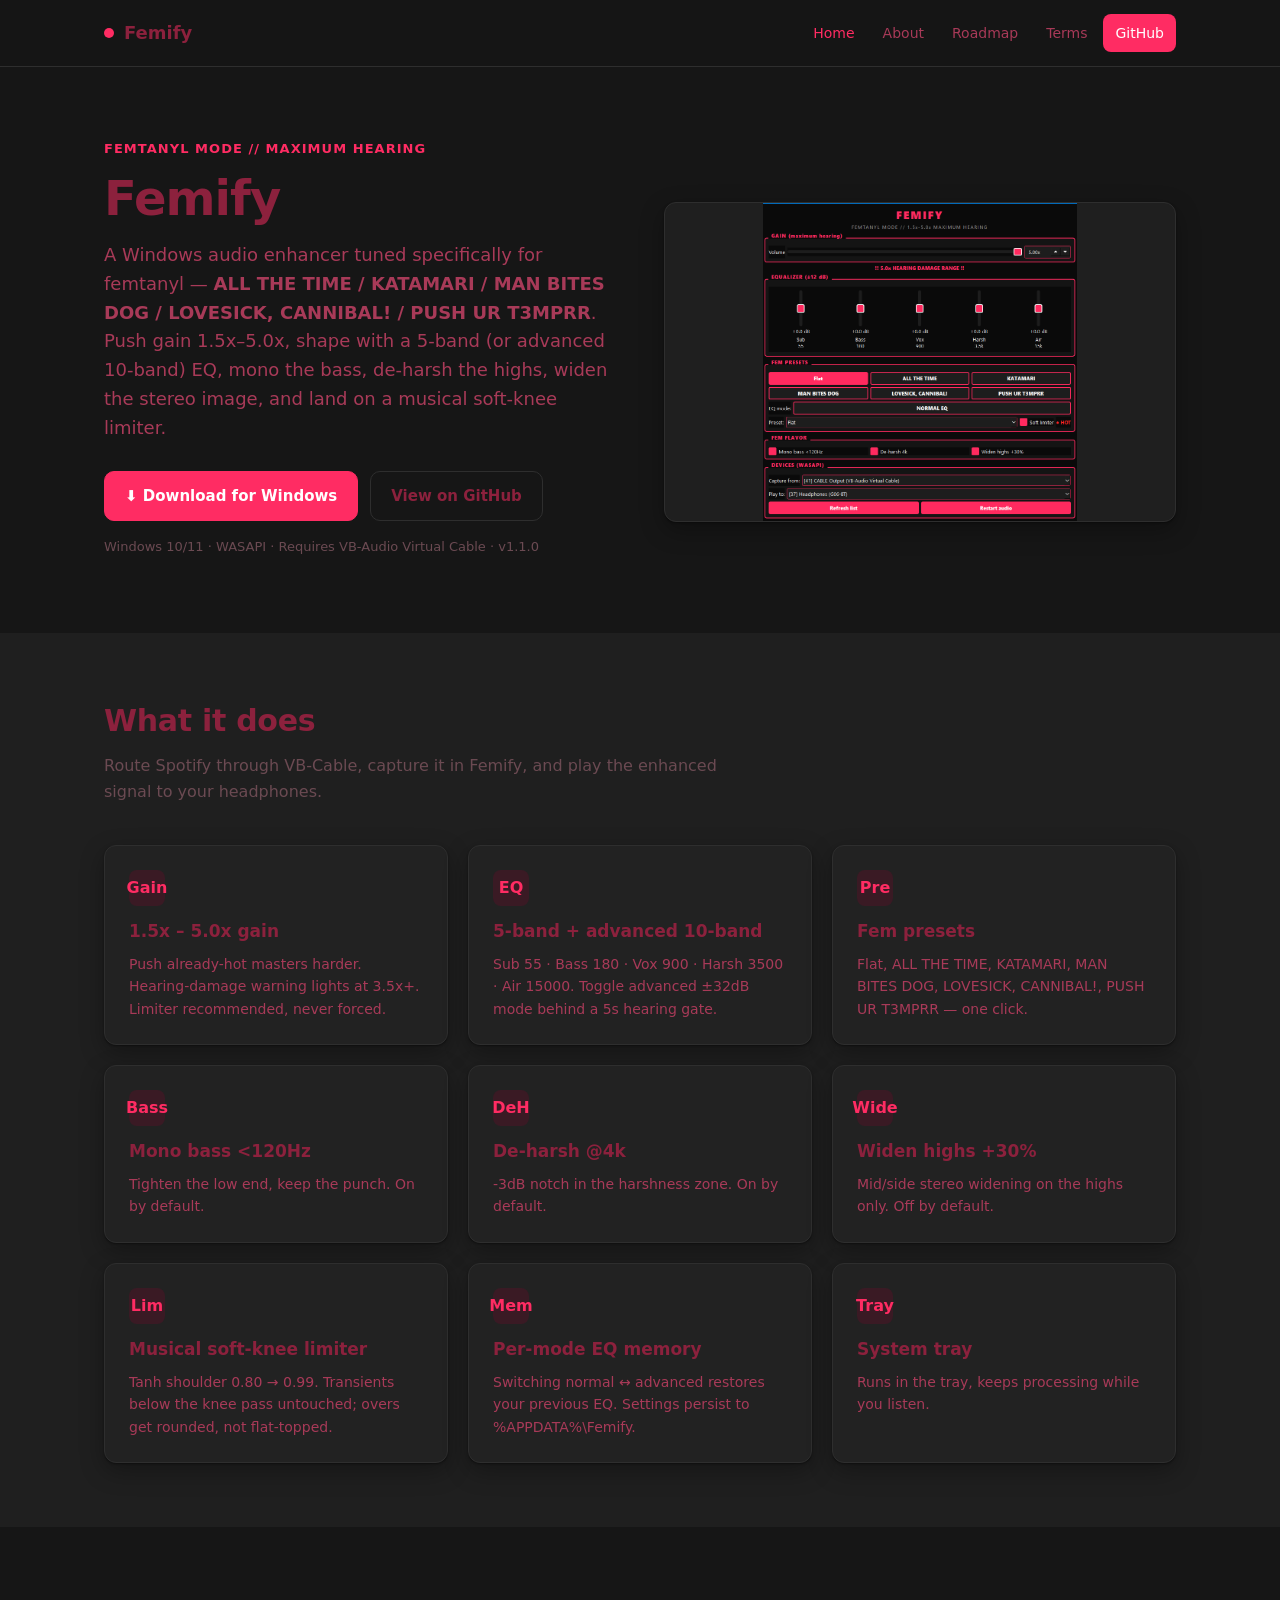
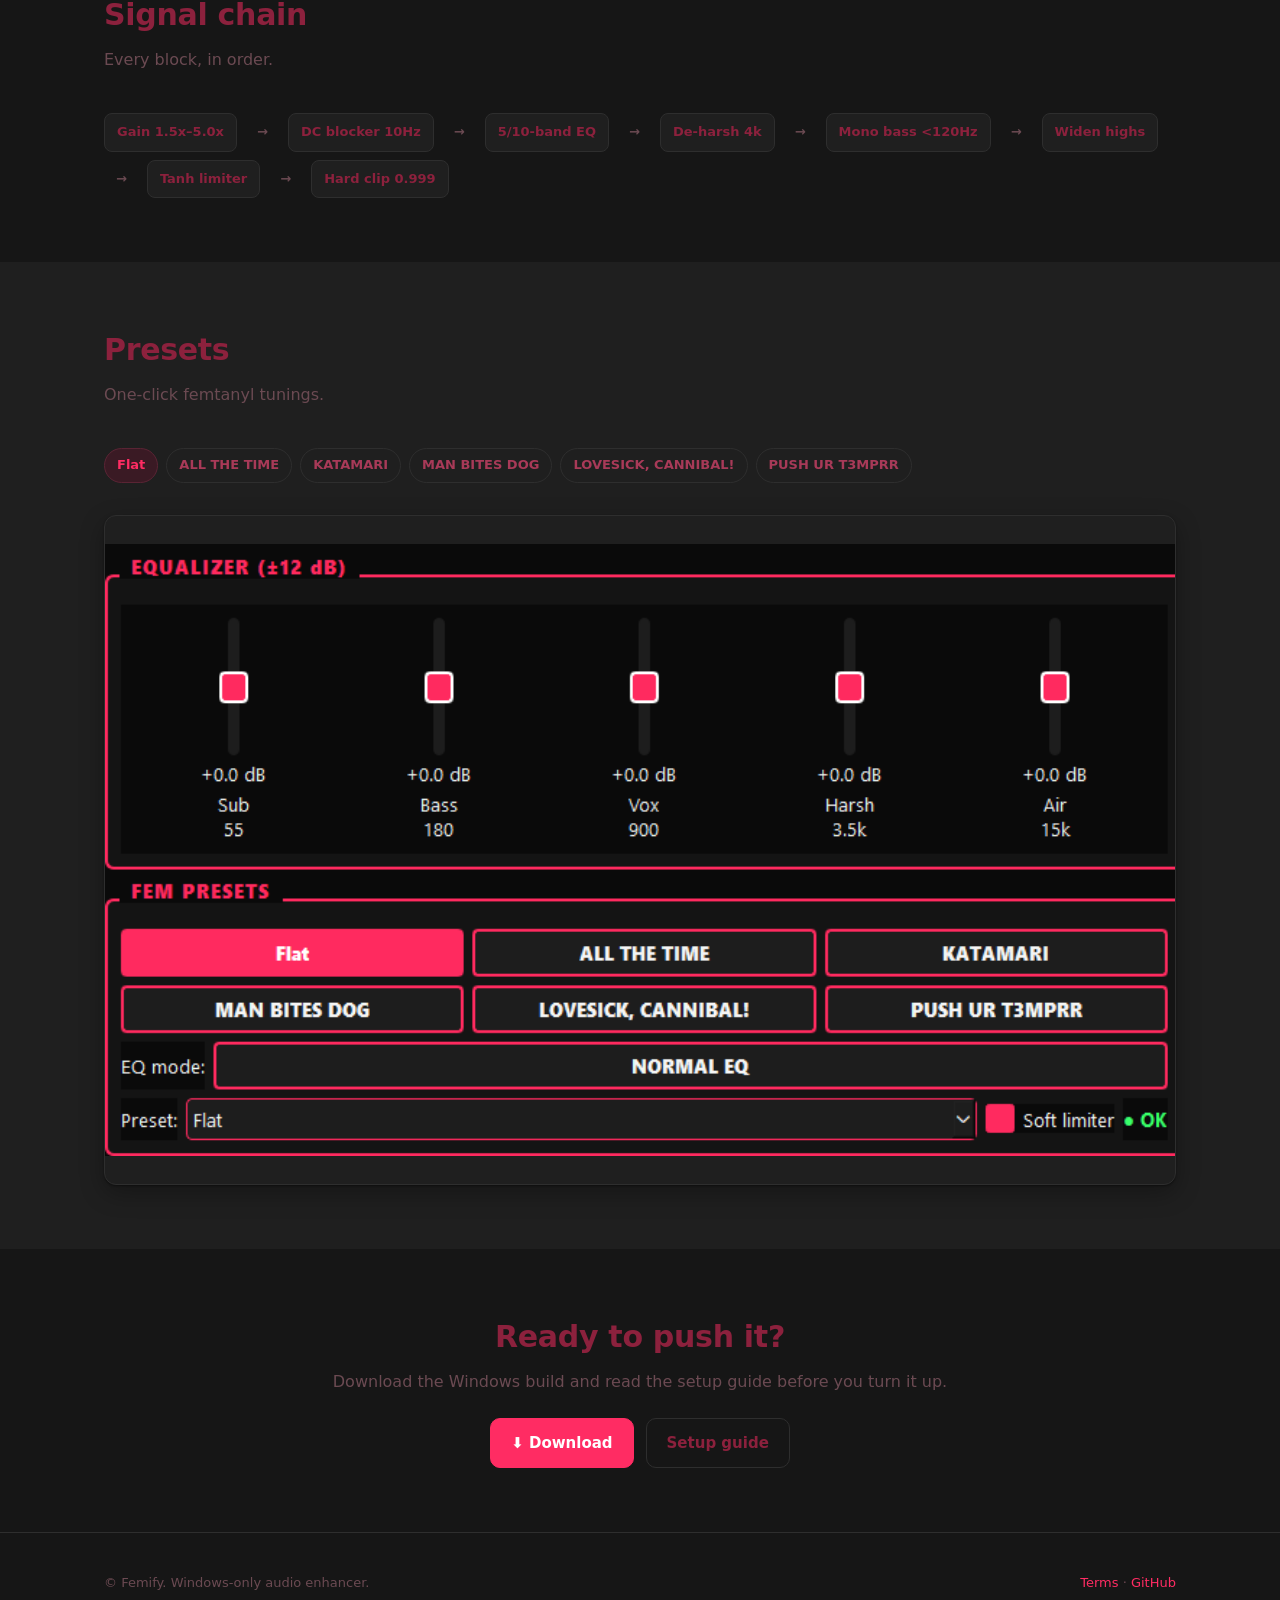
==== index.html @ 21a2c954 "Site👍" ====
<!DOCTYPE html>
<html lang="en">
<head>
  <meta charset="utf-8" />
  <meta name="viewport" content="width=device-width, initial-scale=1" />
  <title>Femify — Spotify Enhancer</title>
  <meta name="description" content="Femify: a Windows audio enhancer tuned for femtanyl — gain, EQ, mono bass, de-harsh, widen, soft limiter." />
  <link rel="stylesheet" href="style.css" />
</head>
<body>
  <nav class="nav">
    <div class="nav-inner">
      <a class="brand" href="index.html"><span class="dot"></span>Femify</a>
      <button class="menu-btn" aria-label="Menu">☰</button>
      <div class="nav-links">
        <a href="index.html">Home</a>
        <a href="about.html">About</a>
        <a href="roadmap.html">Roadmap</a>
        <a href="terms.html">Terms</a>
        <a class="nav-cta" href="https://github.com/Paxel-GH/Femify" target="_blank" rel="noopener">GitHub</a>
      </div>
    </div>
  </nav>

  <main>
    <section class="hero">
      <div class="container hero-grid">
        <div>
          <div class="eyebrow">femtanyl mode // maximum hearing</div>
          <h1>Femify</h1>
          <p>
            <!-- STARTER TEXT: replace this intro with your own copy -->
            A Windows audio enhancer tuned specifically for femtanyl —
            <strong>ALL THE TIME / KATAMARI / MAN BITES DOG / LOVESICK, CANNIBAL! / PUSH UR T3MPRR</strong>.
            Push gain 1.5x–5.0x, shape with a 5-band (or advanced 10-band) EQ, mono the bass,
            de-harsh the highs, widen the stereo image, and land on a musical soft-knee limiter.
          </p>
          <div class="hero-actions">
            <a class="btn btn-primary" href="https://github.com/Paxel-GH/Femify/releases/latest" target="_blank" rel="noopener">⬇ Download for Windows</a>
            <a class="btn btn-ghost" href="https://github.com/Paxel-GH/Femify" target="_blank" rel="noopener">View on GitHub</a>
          </div>
          <p style="margin-top:16px;font-size:13px;color:var(--muted);">
            <!-- STARTER TEXT: version / status line -->
            Windows 10/11 · WASAPI · Requires VB-Audio Virtual Cable · v1.1.0
          </p>
        </div>
        <div class="screenshot">
          <img src="assets/screenshot-main.png" alt="Femify main window" />
        </div>
      </div>
    </section>

    <section class="alt">
      <div class="container">
        <h2 class="section-title">What it does</h2>
        <p class="section-sub">
          <!-- STARTER TEXT: one-line summary of the app -->
          Route Spotify through VB-Cable, capture it in Femify, and play the enhanced signal to your headphones.
        </p>
        <div class="grid grid-3">
          <div class="card">
            <div class="icon">Gain</div>
            <h3>1.5x – 5.0x gain</h3>
            <p>Push already-hot masters harder. Hearing-damage warning lights at 3.5x+. Limiter recommended, never forced.</p>
          </div>
          <div class="card">
            <div class="icon">EQ</div>
            <h3>5-band + advanced 10-band</h3>
            <p>Sub 55 · Bass 180 · Vox 900 · Harsh 3500 · Air 15000. Toggle advanced ±32dB mode behind a 5s hearing gate.</p>
          </div>
          <div class="card">
            <div class="icon">Pre</div>
            <h3>Fem presets</h3>
            <p>Flat, ALL THE TIME, KATAMARI, MAN BITES DOG, LOVESICK, CANNIBAL!, PUSH UR T3MPRR — one click.</p>
          </div>
          <div class="card">
            <div class="icon">Bass</div>
            <h3>Mono bass &lt;120Hz</h3>
            <p>Tighten the low end, keep the punch. On by default.</p>
          </div>
          <div class="card">
            <div class="icon">DeH</div>
            <h3>De-harsh @4k</h3>
            <p>-3dB notch in the harshness zone. On by default.</p>
          </div>
          <div class="card">
            <div class="icon">Wide</div>
            <h3>Widen highs +30%</h3>
            <p>Mid/side stereo widening on the highs only. Off by default.</p>
          </div>
          <div class="card">
            <div class="icon">Lim</div>
            <h3>Musical soft-knee limiter</h3>
            <p>Tanh shoulder 0.80 → 0.99. Transients below the knee pass untouched; overs get rounded, not flat-topped.</p>
          </div>
          <div class="card">
            <div class="icon">Mem</div>
            <h3>Per-mode EQ memory</h3>
            <p>Switching normal ↔ advanced restores your previous EQ. Settings persist to %APPDATA%\Femify.</p>
          </div>
          <div class="card">
            <div class="icon">Tray</div>
            <h3>System tray</h3>
            <p>Runs in the tray, keeps processing while you listen.</p>
          </div>
        </div>
      </div>
    </section>

    <section>
      <div class="container">
        <h2 class="section-title">Signal chain</h2>
        <p class="section-sub">Every block, in order.</p>
        <div class="chain">
          <span>Gain 1.5x–5.0x</span><span class="arrow">→</span>
          <span>DC blocker 10Hz</span><span class="arrow">→</span>
          <span>5/10-band EQ</span><span class="arrow">→</span>
          <span>De-harsh 4k</span><span class="arrow">→</span>
          <span>Mono bass &lt;120Hz</span><span class="arrow">→</span>
          <span>Widen highs</span><span class="arrow">→</span>
          <span>Tanh limiter</span><span class="arrow">→</span>
          <span>Hard clip 0.999</span>
        </div>
      </div>
    </section>

    <section class="alt">
      <div class="container">
        <h2 class="section-title">Presets</h2>
        <p class="section-sub">One-click femtanyl tunings.</p>
        <div class="chips">
          <span class="chip accent">Flat</span>
          <span class="chip">ALL THE TIME</span>
          <span class="chip">KATAMARI</span>
          <span class="chip">MAN BITES DOG</span>
          <span class="chip">LOVESICK, CANNIBAL!</span>
          <span class="chip">PUSH UR T3MPRR</span>
        </div>
        <div style="margin-top:32px;" class="screenshot">
          <img src="assets/screenshot-eq.png" alt="Femify equalizer view" />
        </div>
      </div>
    </section>

    <section>
      <div class="container" style="text-align:center;">
        <h2 class="section-title">Ready to push it?</h2>
        <p class="section-sub" style="margin:0 auto 24px;">
          <!-- STARTER TEXT: closing call to action -->
          Download the Windows build and read the setup guide before you turn it up.
        </p>
        <div class="hero-actions" style="justify-content:center;">
          <a class="btn btn-primary" href="https://github.com/Paxel-GH/Femify/releases/latest" target="_blank" rel="noopener">⬇ Download</a>
          <a class="btn btn-ghost" href="setup.html">Setup guide</a>
        </div>
      </div>
    </section>
  </main>

  <footer>
    <div class="container footer-inner">
      <span>© Femify. Windows-only audio enhancer.</span>
      <span>
        <a href="terms.html">Terms</a> ·
        <a href="https://github.com/Paxel-GH/Femify" target="_blank" rel="noopener">GitHub</a>
      </span>
    </div>
  </footer>
  <script src="script.js"></script>
</body>
</html>
---- style.css ----
/* Femify site — dark minimal */
:root {
  --bg: #161616;
  --bg-soft: #1f1f1f;
  --bg-card: #222222;
  --text: #8C213D;
  --text-2: #a83a58;
  --muted: #6b4a52;
  --accent: #FF2C63;
  --accent-2: #d91f52;
  --border: #2e2e2e;
  --shadow: 0 1px 2px rgba(0,0,0,.4), 0 8px 24px rgba(0,0,0,.3);
  --radius: 12px;
  --max: 1120px;
}
* { box-sizing: border-box; }
html { scroll-behavior: smooth; }
body {
  margin: 0;
  font-family: "Inter", system-ui, -apple-system, "Segoe UI", Roboto, Helvetica, Arial, sans-serif;
  color: var(--text);
  background: var(--bg);
  line-height: 1.6;
  -webkit-font-smoothing: antialiased;
}
img { max-width: 100%; display: block; }
a { color: var(--accent); text-decoration: none; }
a:hover { text-decoration: underline; }

.container { max-width: var(--max); margin: 0 auto; padding: 0 24px; }

/* Nav */
.nav {
  position: sticky; top: 0; z-index: 50;
  background: rgba(22,22,22,.9);
  backdrop-filter: blur(10px);
  border-bottom: 1px solid var(--border);
}
.nav-inner {
  max-width: var(--max); margin: 0 auto; padding: 14px 24px;
  display: flex; align-items: center; justify-content: space-between; gap: 16px;
}
.brand { display: flex; align-items: center; gap: 10px; font-weight: 800; font-size: 18px; color: var(--text); }
.brand .dot { width: 10px; height: 10px; border-radius: 50%; background: var(--accent); }
.nav-links { display: flex; gap: 4px; align-items: center; }
.nav-links a {
  padding: 8px 12px; border-radius: 8px; color: var(--text-2); font-weight: 500; font-size: 14px;
}
.nav-links a:hover { background: var(--bg-soft); color: var(--text); text-decoration: none; }
.nav-links a.active { color: var(--accent); }
.nav-cta {
  background: var(--accent); color: #fff !important; padding: 8px 16px; border-radius: 8px; font-weight: 600;
}
.nav-cta:hover { background: var(--accent-2); }
.menu-btn { display: none; background: none; border: 1px solid var(--border); border-radius: 8px; padding: 6px 10px; cursor: pointer; color: var(--text); }

/* Hero */
.hero { padding: 72px 0 48px; }
.hero-grid { display: grid; grid-template-columns: 1fr 1fr; gap: 48px; align-items: center; }
.eyebrow { color: var(--accent); font-weight: 700; font-size: 13px; letter-spacing: .08em; text-transform: uppercase; margin-bottom: 12px; }
h1 { font-size: 48px; line-height: 1.1; margin: 0 0 16px; letter-spacing: -.02em; }
.hero p { font-size: 18px; color: var(--text-2); margin: 0 0 28px; }
.hero-actions { display: flex; gap: 12px; flex-wrap: wrap; }
.btn {
  display: inline-flex; align-items: center; gap: 8px;
  padding: 12px 20px; border-radius: 10px; font-weight: 600; font-size: 15px;
  border: 1px solid var(--border); background: var(--bg-card); color: var(--text); cursor: pointer;
}
.btn:hover { text-decoration: none; background: var(--bg-soft); }
.btn-primary { background: var(--accent); color: #fff; border-color: var(--accent); }
.btn-primary:hover { background: var(--accent-2); border-color: var(--accent-2); }
.btn-ghost { background: transparent; }

.screenshot {
  background: var(--bg-soft); border: 1px solid var(--border); border-radius: var(--radius);
  aspect-ratio: 16/10; display: flex; align-items: center; justify-content: center;
  color: var(--muted); font-size: 14px; overflow: hidden; box-shadow: var(--shadow);
}
.screenshot img { width: 100%; height: 100%; object-fit: contain; }
.screenshot .hint { text-align: center; padding: 16px; }

/* Sections */
section { padding: 64px 0; }
section.alt { background: var(--bg-soft); }
.section-title { font-size: 30px; margin: 0 0 8px; letter-spacing: -.01em; }
.section-sub { color: var(--muted); margin: 0 0 40px; max-width: 640px; }

/* Features grid */
.grid { display: grid; gap: 20px; }
.grid-3 { grid-template-columns: repeat(3, 1fr); }
.grid-2 { grid-template-columns: repeat(2, 1fr); }
.card {
  background: var(--bg-card); border: 1px solid var(--border); border-radius: var(--radius);
  padding: 24px; box-shadow: var(--shadow);
}
.card h3 { margin: 0 0 8px; font-size: 17px; }
.card p { margin: 0; color: var(--text-2); font-size: 14px; }
.card .icon { width: 36px; height: 36px; border-radius: 8px; background: #3a1a24; color: var(--accent); display: flex; align-items: center; justify-content: center; margin-bottom: 12px; font-weight: 700; }

/* Preset chips */
.chips { display: flex; flex-wrap: wrap; gap: 8px; }
.chip { padding: 6px 12px; border-radius: 999px; background: var(--bg-soft); border: 1px solid var(--border); font-size: 13px; font-weight: 600; color: var(--text-2); }
.chip.accent { background: #3a1a24; color: var(--accent); border-color: #5a2434; }

/* Chain */
.chain { display: flex; flex-wrap: wrap; gap: 8px; align-items: center; }
.chain span { padding: 8px 12px; background: var(--bg-soft); border: 1px solid var(--border); border-radius: 8px; font-size: 13px; font-weight: 600; }
.chain .arrow { background: none; border: none; color: var(--muted); }

/* Steps */
.steps { counter-reset: step; }
.step { display: grid; grid-template-columns: 40px 1fr; gap: 16px; padding: 16px 0; border-bottom: 1px solid var(--border); }
.step:last-child { border-bottom: none; }
.step-num { width: 32px; height: 32px; border-radius: 50%; background: var(--accent); color: #fff; display: flex; align-items: center; justify-content: center; font-weight: 700; font-size: 14px; }
.step h4 { margin: 0 0 4px; font-size: 16px; }
.step p { margin: 0; color: var(--text-2); font-size: 14px; }

/* Code block */
.code { background: #0f0f0f; color: #c9a0a8; border: 1px solid var(--border); border-radius: 10px; padding: 16px 20px; font-family: "Consolas", "Menlo", monospace; font-size: 13px; overflow-x: auto; line-height: 1.5; }
.code .c { color: var(--muted); }

/* Lists / prose */
.prose { color: var(--text-2); }
.prose h2 { color: var(--text); font-size: 22px; margin: 32px 0 8px; }
.prose h3 { color: var(--text); font-size: 17px; margin: 24px 0 6px; }
.prose p { margin: 0 0 12px; }
.prose ul { margin: 0 0 12px; padding-left: 20px; }
.prose li { margin-bottom: 6px; }
.prose .warn { background: #2a1419; border: 1px solid #5a2434; border-left: 3px solid var(--accent); padding: 12px 16px; border-radius: 8px; color: var(--text); margin: 16px 0; }

/* Roadmap */
.rm { position: relative; padding-left: 24px; border-left: 2px solid var(--border); }
.rm-item { position: relative; padding: 0 0 28px 16px; }
.rm-item::before { content: ""; position: absolute; left: -33px; top: 6px; width: 12px; height: 12px; border-radius: 50%; background: var(--accent); border: 2px solid var(--bg); }
.rm-item.done::before { background: #39ff6a; }
.rm-item h4 { margin: 0 0 4px; }
.rm-item p { margin: 0; color: var(--text-2); font-size: 14px; }
.rm-tag { display: inline-block; font-size: 11px; font-weight: 700; padding: 2px 8px; border-radius: 999px; background: #3a1a24; color: var(--accent); margin-bottom: 6px; }
.rm-tag.done { background: #1a3a24; color: #39ff6a; }
.rm-tag.planned { background: #1a243a; color: #60a5fa; }

/* Footer */
footer { padding: 40px 0; border-top: 1px solid var(--border); color: var(--muted); font-size: 13px; }
.footer-inner { display: flex; justify-content: space-between; align-items: center; flex-wrap: wrap; gap: 12px; }

/* Responsive */
@media (max-width: 820px) {
  .hero-grid { grid-template-columns: 1fr; gap: 32px; }
  h1 { font-size: 36px; }
  .grid-3 { grid-template-columns: 1fr; }
  .grid-2 { grid-template-columns: 1fr; }
  .nav-links { display: none; }
  .menu-btn { display: block; }
  .nav-links.open { display: flex; flex-direction: column; position: absolute; top: 60px; left: 0; right: 0; background: var(--bg); border-bottom: 1px solid var(--border); padding: 12px; }
}
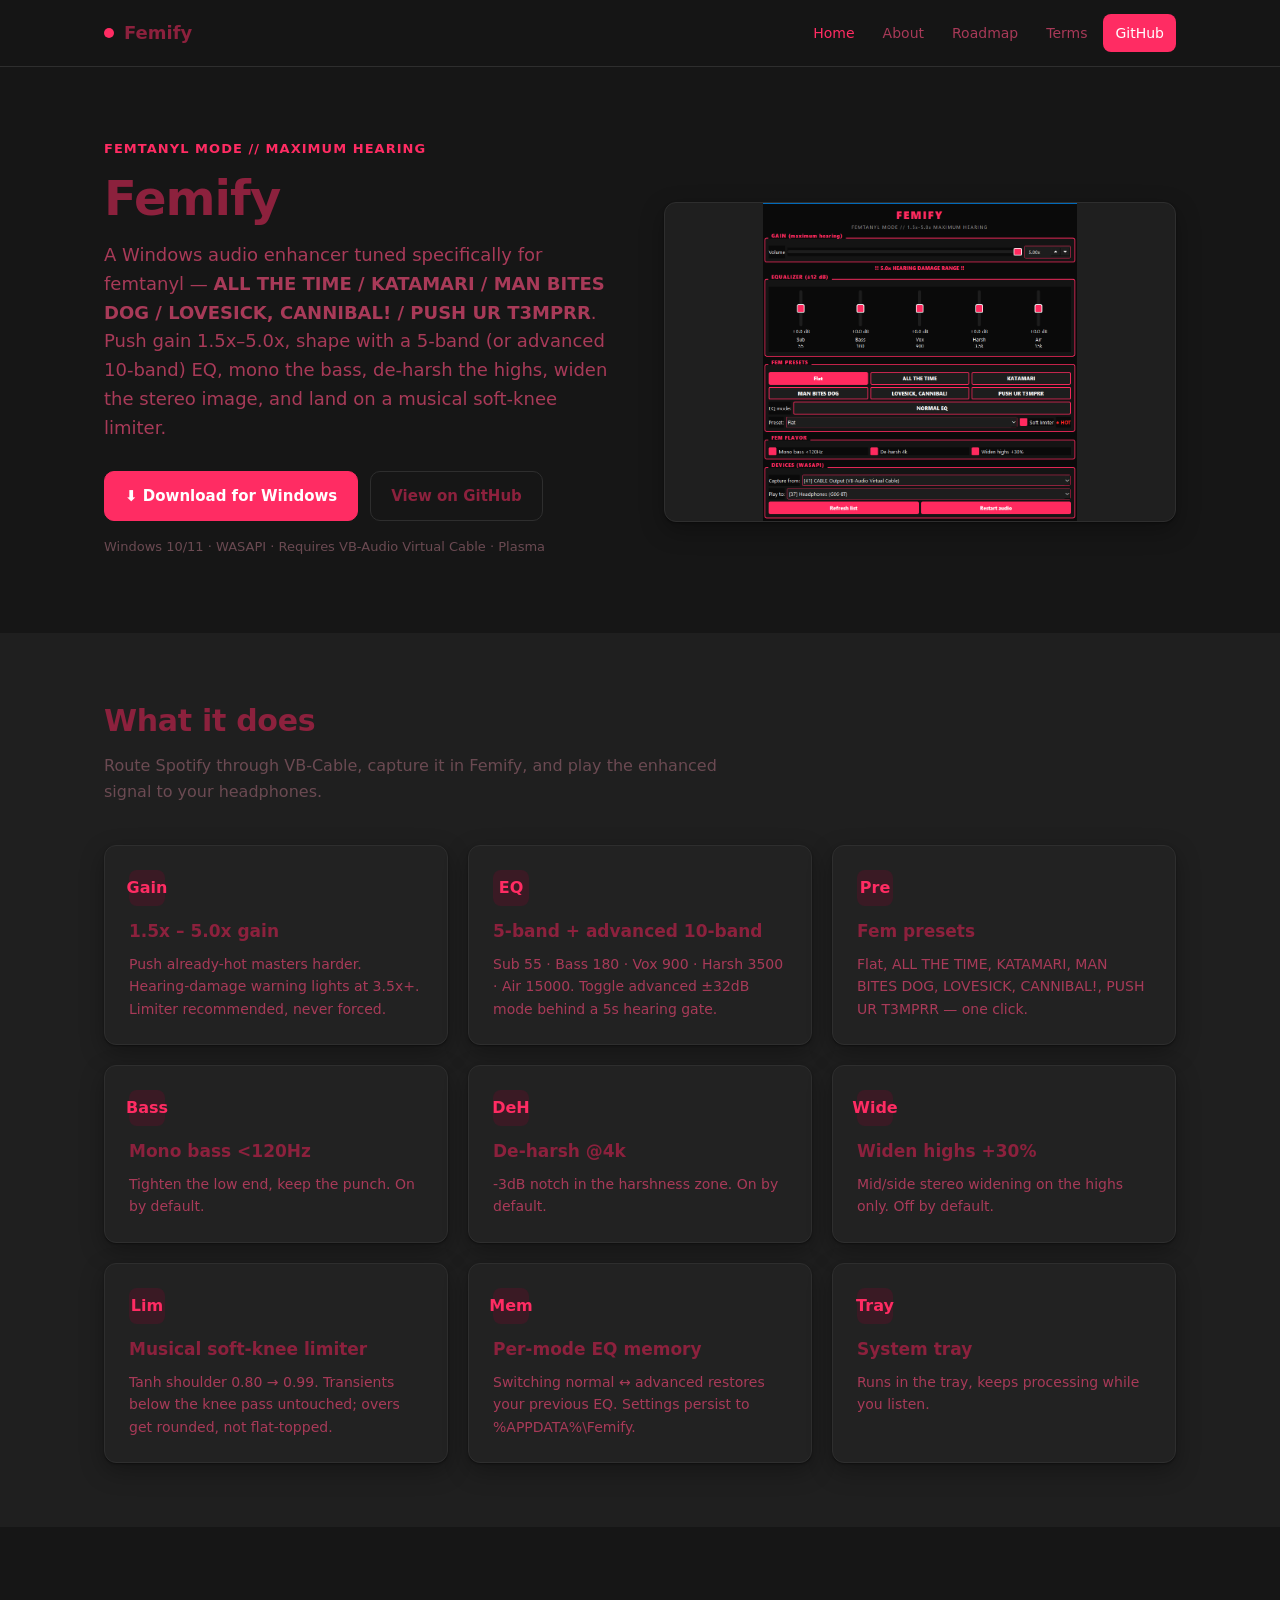
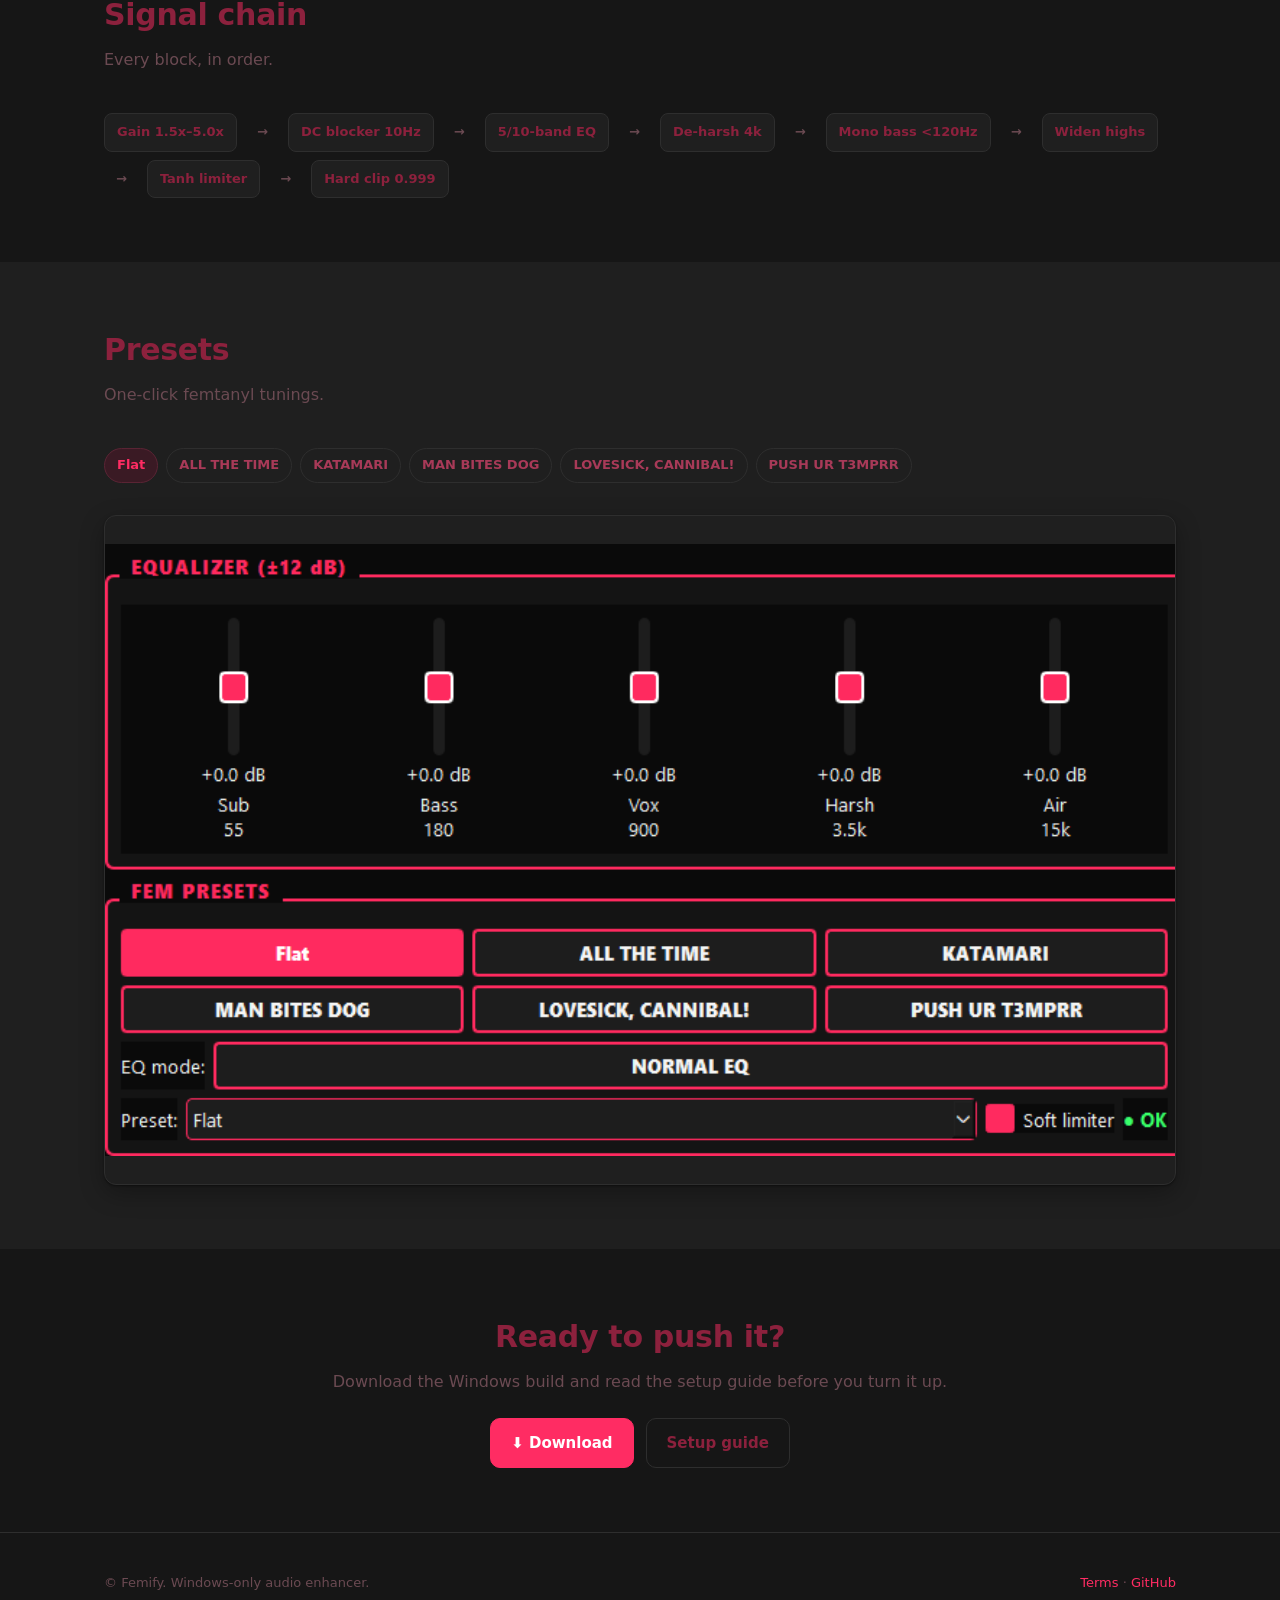
==== commit da18247e: "Update index.html" ====
--- a/index.html
+++ b/index.html
@@ -3,7 +3,7 @@
 <head>
   <meta charset="utf-8" />
   <meta name="viewport" content="width=device-width, initial-scale=1" />
-  <title>Femify — Spotify Enhancer</title>
+  <title>Femify</title>
   <meta name="description" content="Femify: a Windows audio enhancer tuned for femtanyl — gain, EQ, mono bass, de-harsh, widen, soft limiter." />
   <link rel="stylesheet" href="style.css" />
 </head>
@@ -41,7 +41,7 @@
           </div>
           <p style="margin-top:16px;font-size:13px;color:var(--muted);">
             <!-- STARTER TEXT: version / status line -->
-            Windows 10/11 · WASAPI · Requires VB-Audio Virtual Cable · v1.1.0
+            Windows 10/11 · WASAPI · Requires VB-Audio Virtual Cable · Plasma
           </p>
         </div>
         <div class="screenshot">
